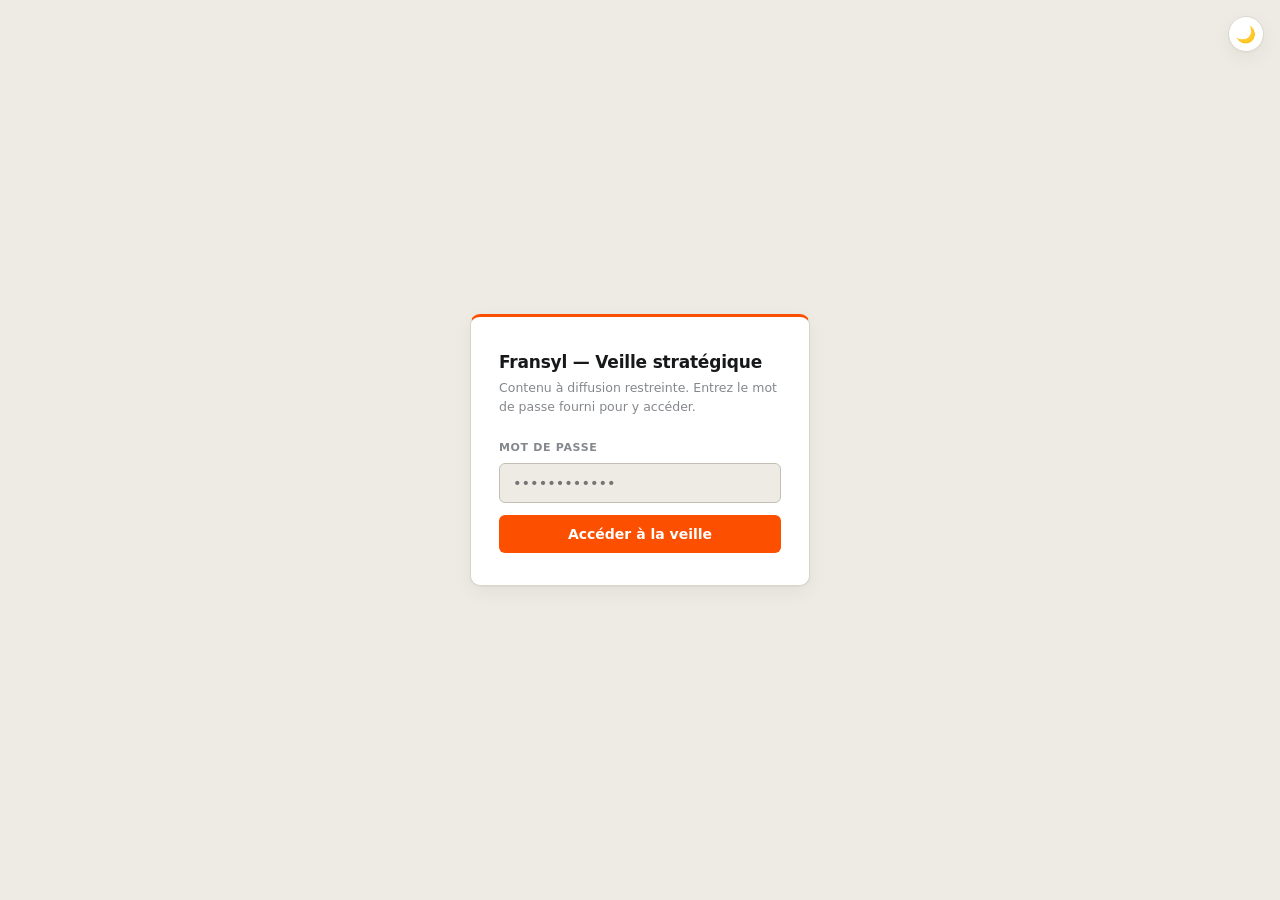
==== index.html @ c917d9ff "add: toggle clair/sombre, page méthodologie et formulaire de suggestion - theme.js partagé : bouton " ====
<!DOCTYPE html>
<html lang="fr">
<head>
<meta charset="UTF-8">
<meta name="viewport" content="width=device-width, initial-scale=1.0">
<title>Fransyl — Veille stratégique</title>
<style>
  :root{
    --paper:#EEEBE4; --surface:#FFFFFF; --ink:#16181A; --ink-mute:#5C6066; --ink-faint:#84888D;
    --line:#DAD6CC; --line-strong:#C4BFB2; --accent:#FC5000; --accent-ink:#FFFFFF;
    --font: -apple-system, BlinkMacSystemFont, 'Segoe UI', system-ui, Helvetica, Arial, sans-serif;
    --shadow: 0 1px 2px rgba(20,18,14,0.04), 0 6px 20px rgba(20,18,14,0.05);
    --axis1:#A8391D;
  }
  :root[data-theme="dark"]{
    --paper:#131417; --surface:#1D1F24; --ink:#EDEBE6; --ink-mute:#A7ABB0; --ink-faint:#787C82; --line:#2A2D33; --line-strong:#383C43; --accent:#FF6A2A; --accent-ink:#151312; --axis1:#DE8158; --shadow: 0 1px 2px rgba(0,0,0,0.3), 0 8px 24px rgba(0,0,0,0.35);
  }
  @media (prefers-color-scheme: dark){
    :root:not([data-theme="light"]){ --paper:#131417; --surface:#1D1F24; --ink:#EDEBE6; --ink-mute:#A7ABB0; --ink-faint:#787C82; --line:#2A2D33; --line-strong:#383C43; --accent:#FF6A2A; --accent-ink:#151312; --axis1:#DE8158; --shadow: 0 1px 2px rgba(0,0,0,0.3), 0 8px 24px rgba(0,0,0,0.35); }
  }
  *{ box-sizing:border-box; margin:0; padding:0; }
  body{ font-family:var(--font); background:var(--paper); color:var(--ink); line-height:1.55; }
  a{ color:inherit; }

  /* ---------- TOGGLE THÈME ---------- */
  .theme-toggle{ position:fixed; top:16px; right:16px; z-index:50; width:36px; height:36px; border-radius:50%; border:1px solid var(--line); background:var(--surface); color:var(--ink); font-size:16px; cursor:pointer; display:flex; align-items:center; justify-content:center; box-shadow:var(--shadow); }
  .theme-toggle:hover{ border-color:var(--accent); }

  /* ---------- LIENS SECONDAIRES ---------- */
  .meta-links{ display:flex; gap:16px; margin-top:20px; }
  .meta-links a{ font-size:12.5px; color:var(--ink-faint); text-decoration:none; border-bottom:1px solid var(--line-strong); }
  .meta-links a:hover{ color:var(--accent); border-color:var(--accent); }

  /* ---------- GATE (verrou d'accès côté client — ne remplace pas une vraie authentification) ---------- */
  body:not(.unlocked) .site{ display:none; }
  .gate{ min-height:100vh; display:flex; align-items:center; justify-content:center; padding:24px; }
  body.unlocked .gate{ display:none; }
  .gate-card{ width:100%; max-width:340px; background:var(--surface); border:1px solid var(--line); border-top:3px solid var(--accent); border-radius:10px; padding:32px 28px; box-shadow:var(--shadow); }
  .gate-brand{ font-size:17px; font-weight:800; color:var(--ink); letter-spacing:-0.2px; margin-bottom:2px; }
  .gate-sub{ font-size:12.5px; color:var(--ink-faint); margin-bottom:22px; }
  .gate-label{ font-size:11px; font-weight:700; letter-spacing:0.06em; text-transform:uppercase; color:var(--ink-faint); margin-bottom:7px; display:block; }
  .gate-input{ width:100%; font-family:var(--font); font-size:14.5px; padding:11px 13px; border:1px solid var(--line-strong); border-radius:6px; background:var(--paper); color:var(--ink); margin-bottom:12px; }
  .gate-input:focus{ outline:none; border-color:var(--accent); }
  .gate-btn{ width:100%; font-family:var(--font); font-size:14px; font-weight:700; padding:11px; border:none; border-radius:6px; background:var(--accent); color:var(--accent-ink); cursor:pointer; }
  .gate-error{ font-size:12.5px; color:var(--axis1); margin-top:10px; display:none; }
  .gate-error.show{ display:block; }

  /* ---------- SITE ---------- */
  .wrap{ max-width:640px; margin:0 auto; padding:60px 24px; }
  h1{ font-size:26px; font-weight:800; margin-bottom:8px; letter-spacing:-0.3px; }
  .sub{ font-size:14px; color:var(--ink-mute); margin-bottom:36px; }
  .edition{ display:block; background:var(--surface); border:1px solid var(--line); border-left:4px solid var(--accent); border-radius:8px; padding:18px 20px; margin-bottom:12px; text-decoration:none; color:inherit; }
  .edition:hover{ border-left-width:6px; }
  .edition .title{ font-weight:700; font-size:15.5px; margin-bottom:4px; }
  .edition .meta{ font-size:12.5px; color:var(--ink-mute); }
  footer{ margin-top:48px; font-size:11.5px; color:var(--ink-mute); }
</style>
<script src="/theme.js"></script>
</head>
<body>

<button class="theme-toggle" id="theme-toggle" onclick="toggleTheme()" aria-label="Basculer le mode clair/sombre" title="Mode clair / sombre">🌙</button>

<div class="gate">
  <div class="gate-card">
    <div class="gate-brand">Fransyl — Veille stratégique</div>
    <div class="gate-sub">Contenu à diffusion restreinte. Entrez le mot de passe fourni pour y accéder.</div>
    <label class="gate-label" for="gate-pw">Mot de passe</label>
    <input class="gate-input" type="password" id="gate-pw" autocomplete="off" placeholder="••••••••••••">
    <button class="gate-btn" onclick="tryUnlock()">Accéder à la veille</button>
    <div class="gate-error" id="gate-error">Mot de passe incorrect.</div>
  </div>
</div>

<div class="site">
<div class="wrap">
  <h1>Groupe Fransyl</h1>
  <div class="sub">Veille stratégique — éditions mensuelles</div>

  <a class="edition" href="/2026-08/">
    <div class="title">Édition d'août 2026</div>
    <div class="meta">Contenu couvrant juillet 2026 — 13 signaux</div>
  </a>

  <a class="edition" href="/2026-07/">
    <div class="title">Édition de juillet 2026</div>
    <div class="meta">Contenu couvrant juin 2026 — 10 signaux</div>
  </a>

  <div class="meta-links">
    <a href="/methodologie/">Méthodologie &amp; sources</a>
    <a href="/suggestion/">Proposer un ajout</a>
  </div>

  <footer>Diffusion restreinte — usage interne uniquement.</footer>
</div>
</div>

<script>
/* ---------- GATE (verrou côté client — ne remplace pas une vraie authentification) ---------- */
const GATE_HASH = "2acbddbcf4e354f7da67ffbbc3cdaacc8afc5078fc3d3088371fbc603c78f32b";
const GATE_KEY = "fransyl_veille_unlocked_2026_08";

async function sha256Hex(text){
  const buf = await crypto.subtle.digest('SHA-256', new TextEncoder().encode(text));
  return Array.from(new Uint8Array(buf)).map(b => b.toString(16).padStart(2,'0')).join('');
}

function unlock(){
  document.body.classList.add('unlocked');
}

async function tryUnlock(){
  const input = document.getElementById('gate-pw');
  const err = document.getElementById('gate-error');
  const hash = await sha256Hex(input.value);
  if(hash === GATE_HASH){
    localStorage.setItem(GATE_KEY, '1');
    err.classList.remove('show');
    unlock();
  } else {
    err.classList.add('show');
    input.value = '';
    input.focus();
  }
}

document.getElementById('gate-pw').addEventListener('keydown', e => {
  if(e.key === 'Enter') tryUnlock();
});

if(localStorage.getItem(GATE_KEY) === '1'){
  unlock();
}
</script>
</body>
</html>
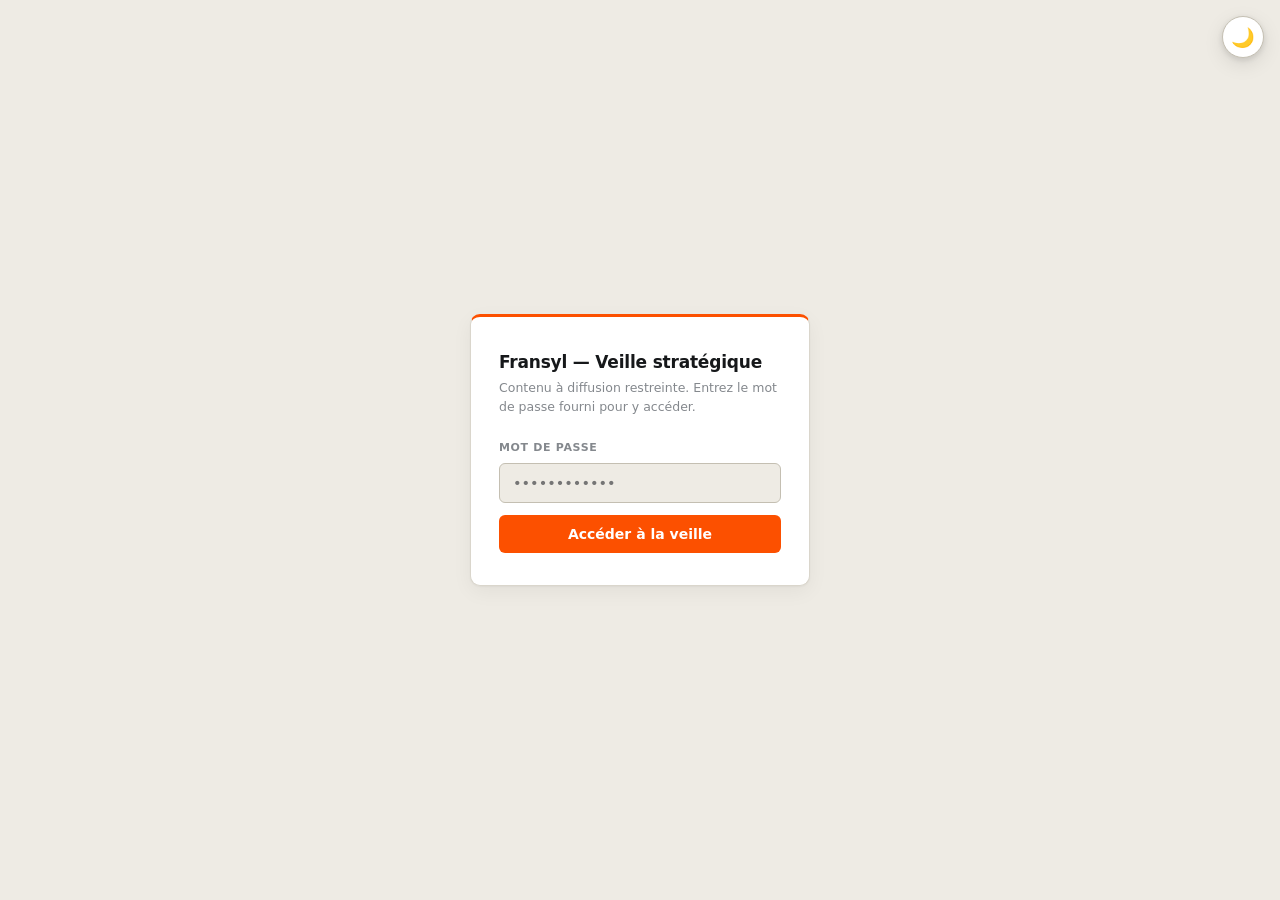
==== commit 06a5d1eb: "fix: améliore la visibilité du toggle de thème et des liens méthodologie/suggestion Les deux étaient" ====
--- a/index.html
+++ b/index.html
@@ -23,13 +23,13 @@
   a{ color:inherit; }
 
   /* ---------- TOGGLE THÈME ---------- */
-  .theme-toggle{ position:fixed; top:16px; right:16px; z-index:50; width:36px; height:36px; border-radius:50%; border:1px solid var(--line); background:var(--surface); color:var(--ink); font-size:16px; cursor:pointer; display:flex; align-items:center; justify-content:center; box-shadow:var(--shadow); }
-  .theme-toggle:hover{ border-color:var(--accent); }
+  .theme-toggle{ position:fixed; top:16px; right:16px; z-index:50; width:42px; height:42px; border-radius:50%; border:1.5px solid var(--line-strong); background:var(--surface); color:var(--ink); font-size:19px; cursor:pointer; display:flex; align-items:center; justify-content:center; box-shadow:0 2px 6px rgba(20,18,14,0.12), 0 6px 20px rgba(20,18,14,0.10); }
+  .theme-toggle:hover{ border-color:var(--accent); transform:scale(1.05); }
 
   /* ---------- LIENS SECONDAIRES ---------- */
-  .meta-links{ display:flex; gap:16px; margin-top:20px; }
-  .meta-links a{ font-size:12.5px; color:var(--ink-faint); text-decoration:none; border-bottom:1px solid var(--line-strong); }
-  .meta-links a:hover{ color:var(--accent); border-color:var(--accent); }
+  .util-nav{ display:flex; flex-wrap:wrap; gap:10px; margin-top:18px; margin-bottom:36px; }
+  .util-nav a{ font-size:13px; font-weight:700; color:var(--ink); text-decoration:none; padding:9px 16px; border:1.5px solid var(--line-strong); border-radius:999px; background:var(--surface); box-shadow:var(--shadow); transition:border-color .15s, color .15s, transform .15s; }
+  .util-nav a:hover{ border-color:var(--accent); color:var(--accent); transform:translateY(-1px); }
 
   /* ---------- GATE (verrou d'accès côté client — ne remplace pas une vraie authentification) ---------- */
   body:not(.unlocked) .site{ display:none; }
@@ -77,6 +77,11 @@
   <h1>Groupe Fransyl</h1>
   <div class="sub">Veille stratégique — éditions mensuelles</div>
 
+  <div class="util-nav">
+    <a href="/methodologie/">📋 Méthodologie &amp; sources</a>
+    <a href="/suggestion/">💡 Proposer un ajout</a>
+  </div>
+
   <a class="edition" href="/2026-08/">
     <div class="title">Édition d'août 2026</div>
     <div class="meta">Contenu couvrant juillet 2026 — 13 signaux</div>
@@ -86,11 +91,6 @@
     <div class="title">Édition de juillet 2026</div>
     <div class="meta">Contenu couvrant juin 2026 — 10 signaux</div>
   </a>
-
-  <div class="meta-links">
-    <a href="/methodologie/">Méthodologie &amp; sources</a>
-    <a href="/suggestion/">Proposer un ajout</a>
-  </div>
 
   <footer>Diffusion restreinte — usage interne uniquement.</footer>
 </div>
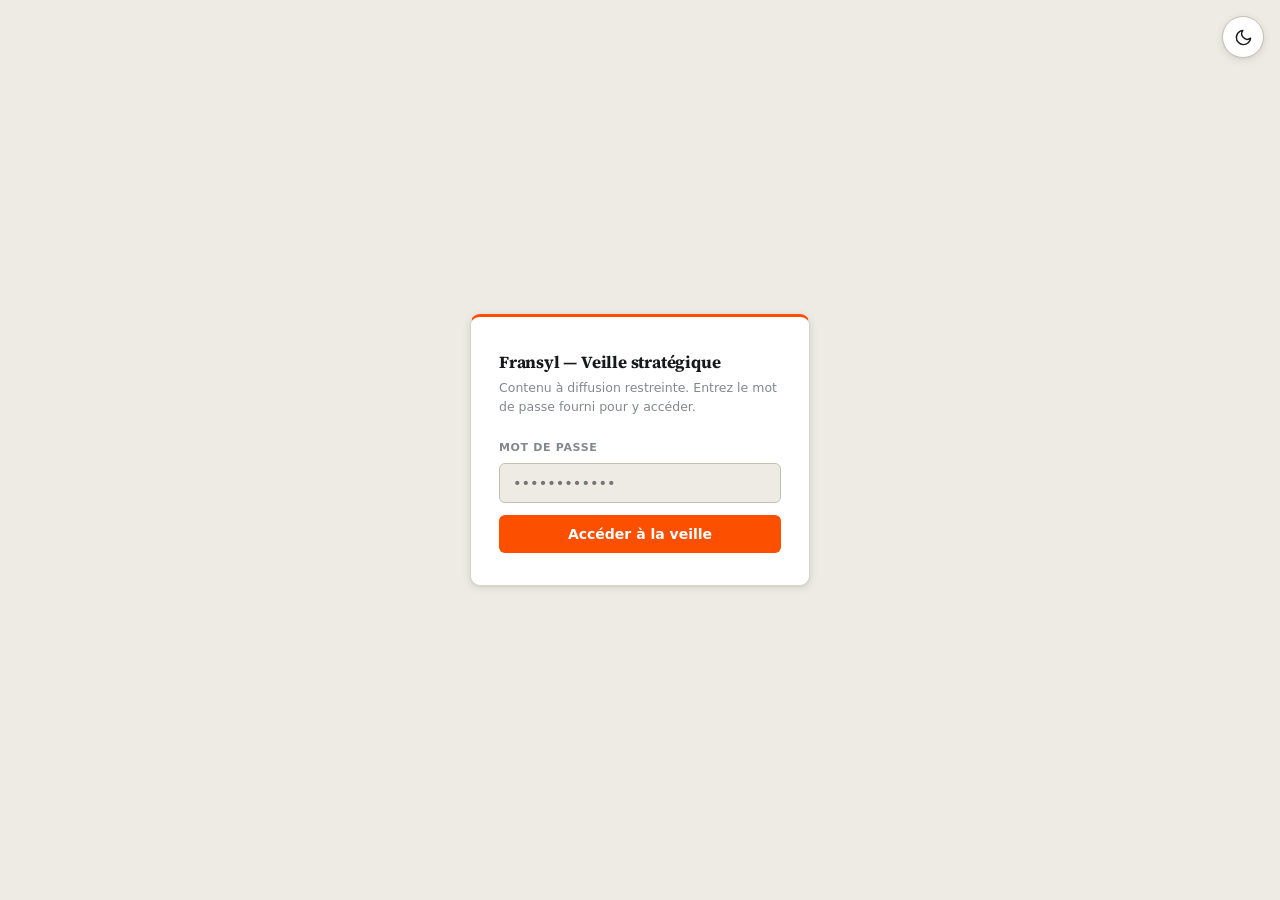
==== commit bbf392a7: "Refonte visuelle : identité éditoriale plutôt que gabarit générique Corrige la perception "généré pa" ====
--- a/index.html
+++ b/index.html
@@ -4,62 +4,38 @@
 <meta charset="UTF-8">
 <meta name="viewport" content="width=device-width, initial-scale=1.0">
 <title>Fransyl — Veille stratégique</title>
-<style>
-  :root{
-    --paper:#EEEBE4; --surface:#FFFFFF; --ink:#16181A; --ink-mute:#5C6066; --ink-faint:#84888D;
-    --line:#DAD6CC; --line-strong:#C4BFB2; --accent:#FC5000; --accent-ink:#FFFFFF;
-    --font: -apple-system, BlinkMacSystemFont, 'Segoe UI', system-ui, Helvetica, Arial, sans-serif;
-    --shadow: 0 1px 2px rgba(20,18,14,0.04), 0 6px 20px rgba(20,18,14,0.05);
-    --axis1:#A8391D;
-  }
-  :root[data-theme="dark"]{
-    --paper:#131417; --surface:#1D1F24; --ink:#EDEBE6; --ink-mute:#A7ABB0; --ink-faint:#787C82; --line:#2A2D33; --line-strong:#383C43; --accent:#FF6A2A; --accent-ink:#151312; --axis1:#DE8158; --shadow: 0 1px 2px rgba(0,0,0,0.3), 0 8px 24px rgba(0,0,0,0.35);
-  }
-  @media (prefers-color-scheme: dark){
-    :root:not([data-theme="light"]){ --paper:#131417; --surface:#1D1F24; --ink:#EDEBE6; --ink-mute:#A7ABB0; --ink-faint:#787C82; --line:#2A2D33; --line-strong:#383C43; --accent:#FF6A2A; --accent-ink:#151312; --axis1:#DE8158; --shadow: 0 1px 2px rgba(0,0,0,0.3), 0 8px 24px rgba(0,0,0,0.35); }
-  }
-  *{ box-sizing:border-box; margin:0; padding:0; }
-  body{ font-family:var(--font); background:var(--paper); color:var(--ink); line-height:1.55; }
-  a{ color:inherit; }
-
-  /* ---------- TOGGLE THÈME ---------- */
-  .theme-toggle{ position:fixed; top:16px; right:16px; z-index:50; width:42px; height:42px; border-radius:50%; border:1.5px solid var(--line-strong); background:var(--surface); color:var(--ink); font-size:19px; cursor:pointer; display:flex; align-items:center; justify-content:center; box-shadow:0 2px 6px rgba(20,18,14,0.12), 0 6px 20px rgba(20,18,14,0.10); }
-  .theme-toggle:hover{ border-color:var(--accent); transform:scale(1.05); }
-
-  /* ---------- LIENS SECONDAIRES ---------- */
-  .util-nav{ display:flex; flex-wrap:wrap; gap:10px; margin-top:18px; margin-bottom:36px; }
-  .util-nav a{ font-size:13px; font-weight:700; color:var(--ink); text-decoration:none; padding:9px 16px; border:1.5px solid var(--line-strong); border-radius:999px; background:var(--surface); box-shadow:var(--shadow); transition:border-color .15s, color .15s, transform .15s; }
-  .util-nav a:hover{ border-color:var(--accent); color:var(--accent); transform:translateY(-1px); }
-
-  /* ---------- GATE (verrou d'accès côté client — ne remplace pas une vraie authentification) ---------- */
-  body:not(.unlocked) .site{ display:none; }
-  .gate{ min-height:100vh; display:flex; align-items:center; justify-content:center; padding:24px; }
-  body.unlocked .gate{ display:none; }
-  .gate-card{ width:100%; max-width:340px; background:var(--surface); border:1px solid var(--line); border-top:3px solid var(--accent); border-radius:10px; padding:32px 28px; box-shadow:var(--shadow); }
-  .gate-brand{ font-size:17px; font-weight:800; color:var(--ink); letter-spacing:-0.2px; margin-bottom:2px; }
-  .gate-sub{ font-size:12.5px; color:var(--ink-faint); margin-bottom:22px; }
-  .gate-label{ font-size:11px; font-weight:700; letter-spacing:0.06em; text-transform:uppercase; color:var(--ink-faint); margin-bottom:7px; display:block; }
-  .gate-input{ width:100%; font-family:var(--font); font-size:14.5px; padding:11px 13px; border:1px solid var(--line-strong); border-radius:6px; background:var(--paper); color:var(--ink); margin-bottom:12px; }
-  .gate-input:focus{ outline:none; border-color:var(--accent); }
-  .gate-btn{ width:100%; font-family:var(--font); font-size:14px; font-weight:700; padding:11px; border:none; border-radius:6px; background:var(--accent); color:var(--accent-ink); cursor:pointer; }
-  .gate-error{ font-size:12.5px; color:var(--axis1); margin-top:10px; display:none; }
-  .gate-error.show{ display:block; }
-
-  /* ---------- SITE ---------- */
-  .wrap{ max-width:640px; margin:0 auto; padding:60px 24px; }
-  h1{ font-size:26px; font-weight:800; margin-bottom:8px; letter-spacing:-0.3px; }
-  .sub{ font-size:14px; color:var(--ink-mute); margin-bottom:36px; }
-  .edition{ display:block; background:var(--surface); border:1px solid var(--line); border-left:4px solid var(--accent); border-radius:8px; padding:18px 20px; margin-bottom:12px; text-decoration:none; color:inherit; }
-  .edition:hover{ border-left-width:6px; }
-  .edition .title{ font-weight:700; font-size:15.5px; margin-bottom:4px; }
-  .edition .meta{ font-size:12.5px; color:var(--ink-mute); }
-  footer{ margin-top:48px; font-size:11.5px; color:var(--ink-mute); }
-</style>
+<link rel="preconnect" href="https://fonts.googleapis.com">
+<link rel="preconnect" href="https://fonts.gstatic.com" crossorigin>
+<link href="https://fonts.googleapis.com/css2?family=Source+Serif+4:opsz,wght@8..60,600;8..60,700&display=swap" rel="stylesheet">
+<link rel="stylesheet" href="/styles.css">
 <script src="/theme.js"></script>
 </head>
-<body>
+<body class="page-home">
 
-<button class="theme-toggle" id="theme-toggle" onclick="toggleTheme()" aria-label="Basculer le mode clair/sombre" title="Mode clair / sombre">🌙</button>
+<svg style="display:none" aria-hidden="true">
+  <symbol id="icon-sun" viewBox="0 0 24 24" fill="none" stroke="currentColor" stroke-width="1.8" stroke-linecap="round" stroke-linejoin="round">
+    <circle cx="12" cy="12" r="4"/><line x1="12" y1="2" x2="12" y2="4"/><line x1="12" y1="20" x2="12" y2="22"/>
+    <line x1="4.22" y1="4.22" x2="5.64" y2="5.64"/><line x1="18.36" y1="18.36" x2="19.78" y2="19.78"/>
+    <line x1="2" y1="12" x2="4" y2="12"/><line x1="20" y1="12" x2="22" y2="12"/>
+    <line x1="4.22" y1="19.78" x2="5.64" y2="18.36"/><line x1="18.36" y1="5.64" x2="19.78" y2="4.22"/>
+  </symbol>
+  <symbol id="icon-moon" viewBox="0 0 24 24" fill="none" stroke="currentColor" stroke-width="1.8" stroke-linecap="round" stroke-linejoin="round">
+    <path d="M21 12.8A9 9 0 1 1 11.2 3 7 7 0 0 0 21 12.8z"/>
+  </symbol>
+  <symbol id="icon-doc" viewBox="0 0 24 24" fill="none" stroke="currentColor" stroke-width="1.7" stroke-linecap="round" stroke-linejoin="round">
+    <path d="M14 2H6a2 2 0 0 0-2 2v16a2 2 0 0 0 2 2h12a2 2 0 0 0 2-2V8z"/>
+    <polyline points="14 2 14 8 20 8"/><line x1="8" y1="13" x2="16" y2="13"/><line x1="8" y1="17" x2="16" y2="17"/><line x1="8" y1="9" x2="10" y2="9"/>
+  </symbol>
+  <symbol id="icon-bulb" viewBox="0 0 24 24" fill="none" stroke="currentColor" stroke-width="1.7" stroke-linecap="round" stroke-linejoin="round">
+    <path d="M9 18h6"/><path d="M10 22h4"/>
+    <path d="M12 2a7 7 0 0 0-4 12.7c.6.5 1 1.3 1 2.1V18h6v-1.2c0-.8.4-1.6 1-2.1A7 7 0 0 0 12 2z"/>
+  </symbol>
+</svg>
+
+<button class="theme-toggle" id="theme-toggle" onclick="toggleTheme()" aria-label="Basculer le mode clair/sombre" title="Mode clair / sombre">
+  <svg class="icon icon-sun"><use href="#icon-sun"/></svg>
+  <svg class="icon icon-moon"><use href="#icon-moon"/></svg>
+</button>
 
 <div class="gate">
   <div class="gate-card">
@@ -78,8 +54,8 @@
   <div class="sub">Veille stratégique — éditions mensuelles</div>
 
   <div class="util-nav">
-    <a href="/methodologie/">📋 Méthodologie &amp; sources</a>
-    <a href="/suggestion/">💡 Proposer un ajout</a>
+    <a class="nav-chip" href="/methodologie/"><svg class="icon"><use href="#icon-doc"/></svg>Méthodologie &amp; sources</a>
+    <a class="nav-chip" href="/suggestion/"><svg class="icon"><use href="#icon-bulb"/></svg>Proposer un ajout</a>
   </div>
 
   <a class="edition" href="/2026-08/">
--- a/styles.css
+++ b/styles.css
@@ -0,0 +1,342 @@
+/* Fransyl — Veille stratégique : feuille de style partagée
+   Source de vérité unique pour les tokens (couleurs, élévation, rayons, typographie)
+   et les composants communs aux 4 pages du site (accueil, édition, méthodologie,
+   suggestion). Les pages ne portent plus de <style> dupliqué — seules des règles
+   de mise en page strictement propres à une page vivent ici sous body.page-*.
+   Voir /home/user/veille/format-bulletin.md pour le gabarit de génération des
+   futures éditions (doit rester aligné sur ce fichier). */
+
+:root{
+  --paper:#EEEBE4; --surface:#F8F6F2; --surface2:#FFFFFF;
+  --ink:#16181A; --ink-mute:#4B4E52; --ink-faint:#84888D;
+  --line:#DAD6CC; --line-strong:#C4BFB2;
+  --accent:#FC5000; --accent-ink:#FFFFFF;
+  --blue:#1C4A63;
+  --axis1:#A8391D; --axis1-bg:#F7ECE8;
+  --axis2:#1C4A63; --axis2-bg:#EAF0F3;
+  --axis3:#3C6B4A; --axis3-bg:#EBF2EC;
+  --watch:#8A5D0F;
+  --opp:#2F5A3C; --opp-bg:#EBF2EC;
+  --risk:#96331A; --risk-bg:#F7ECE8;
+
+  /* Échelle d'élévation — --elev-0 (aucune ombre) est le défaut pour tout contenu
+     répété en liste (cartes de signal/rapport/événement/édition). Réserver
+     --elev-2 au chrome flottant (bouton thème, portail) et à la bande de
+     synthèse, seule surface censée dominer visuellement la page. */
+  --elev-0: none;
+  --elev-1: 0 1px 2px rgba(20,18,14,.06);
+  --elev-2: 0 2px 8px rgba(20,18,14,.10), 0 1px 2px rgba(20,18,14,.06);
+
+  --radius-sm: 6px;
+  --radius-md: 10px;
+
+  --font: -apple-system, BlinkMacSystemFont, "Segoe UI", system-ui, Roboto, Helvetica, Arial, sans-serif;
+  --font-display: "Source Serif 4", Georgia, "Times New Roman", serif;
+
+  --fs-micro:11px; --fs-small:12.5px; --fs-body:14px; --fs-base:15px;
+  --fs-lg:16.5px; --fs-xl:19px; --fs-2xl:23px; --fs-3xl:28px; --fs-display:34px;
+}
+:root[data-theme="dark"]{
+  --paper:#131417; --surface:#191B1F; --surface2:#1D1F24;
+  --ink:#EDEBE6; --ink-mute:#B3B7BC; --ink-faint:#787C82;
+  --line:#2A2D33; --line-strong:#383C43;
+  --accent:#FF6A2A; --accent-ink:#151312;
+  --blue:#6FAAD0;
+  --axis1:#DE8158; --axis1-bg:#241A16;
+  --axis2:#6FAAD0; --axis2-bg:#161E22;
+  --axis3:#7CB58C; --axis3-bg:#181F1A;
+  --watch:#E0B15A;
+  --opp:#7CB58C; --opp-bg:#181F1A;
+  --risk:#DE8158; --risk-bg:#241A16;
+  --elev-1: 0 1px 2px rgba(0,0,0,.35);
+  --elev-2: 0 2px 10px rgba(0,0,0,.4), 0 1px 3px rgba(0,0,0,.3);
+}
+@media (prefers-color-scheme: dark){
+  :root:not([data-theme="light"]){
+    --paper:#131417; --surface:#191B1F; --surface2:#1D1F24;
+    --ink:#EDEBE6; --ink-mute:#B3B7BC; --ink-faint:#787C82;
+    --line:#2A2D33; --line-strong:#383C43;
+    --accent:#FF6A2A; --accent-ink:#151312;
+    --blue:#6FAAD0;
+    --axis1:#DE8158; --axis1-bg:#241A16;
+    --axis2:#6FAAD0; --axis2-bg:#161E22;
+    --axis3:#7CB58C; --axis3-bg:#181F1A;
+    --watch:#E0B15A;
+    --opp:#7CB58C; --opp-bg:#181F1A;
+    --risk:#DE8158; --risk-bg:#241A16;
+    --elev-1: 0 1px 2px rgba(0,0,0,.35);
+    --elev-2: 0 2px 10px rgba(0,0,0,.4), 0 1px 3px rgba(0,0,0,.3);
+  }
+}
+
+/* ---------- RESET & BASE ---------- */
+*{ box-sizing:border-box; margin:0; padding:0; }
+body{ font-family:var(--font); background:var(--paper); color:var(--ink); line-height:1.55; font-size:var(--fs-base); }
+a{ color:inherit; }
+::selection{ background:var(--accent); color:var(--accent-ink); }
+.num{ font-variant-numeric:tabular-nums; }
+
+/* ---------- TYPOGRAPHIE ÉDITORIALE ---------- */
+/* Une seule police serif pour les titres/headlines (ton "briefing exécutif"),
+   police système partout ailleurs (UI, métadonnées, corps de texte). */
+h1, .tb-title, .rail-wordmark, .card-title, .briefing-title, .edition .title{
+  font-family:var(--font-display);
+  font-weight:700;
+  letter-spacing:-0.2px;
+}
+h1{ font-size:var(--fs-3xl); margin-bottom:8px; }
+.sub{ font-size:var(--fs-body); color:var(--ink-mute); margin-bottom:36px; }
+
+/* ---------- ICÔNES SVG ---------- */
+.icon{ width:18px; height:18px; vertical-align:-4px; flex-shrink:0; }
+.icon-sm{ width:12px; height:12px; vertical-align:-1px; margin-left:3px; }
+
+/* ---------- TOGGLE THÈME ---------- */
+.theme-toggle{ position:fixed; top:16px; right:16px; z-index:60; width:42px; height:42px; border-radius:50%; border:1.5px solid var(--line-strong); background:var(--surface2); color:var(--ink); cursor:pointer; display:flex; align-items:center; justify-content:center; box-shadow:var(--elev-2); }
+.theme-toggle:hover{ border-color:var(--accent); transform:scale(1.05); }
+.theme-toggle .icon{ width:19px; height:19px; vertical-align:0; margin:0; }
+.theme-toggle .icon-sun{ display:none; }
+.theme-toggle .icon-moon{ display:block; }
+.theme-toggle.is-dark .icon-sun{ display:block; }
+.theme-toggle.is-dark .icon-moon{ display:none; }
+
+/* ---------- LIENS SECONDAIRES (nav-chip : unifie util-nav / rail-links) ---------- */
+.util-nav{ display:flex; flex-wrap:wrap; gap:10px; margin:18px 0 36px; }
+.rail-links{ padding:16px 22px 18px; display:flex; flex-direction:column; gap:8px; }
+.nav-chip{ display:inline-flex; align-items:center; gap:8px; font-family:var(--font); font-size:var(--fs-small); font-weight:700; color:var(--ink); text-decoration:none; padding:9px 14px; border:1.5px solid var(--line-strong); border-radius:var(--radius-sm); background:var(--surface2); transition:border-color .15s, color .15s; }
+.nav-chip:hover{ border-color:var(--accent); color:var(--accent); }
+.rail-links .nav-chip{ justify-content:center; }
+
+.back-link{ display:inline-block; font-size:var(--fs-small); color:var(--ink-faint); text-decoration:none; border-bottom:1px solid var(--line-strong); }
+.back-link:hover{ color:var(--accent); border-color:var(--accent); }
+.back-link .icon-sm{ margin-left:0; margin-right:3px; }
+
+/* ---------- BOUTONS ---------- */
+.btn{ display:block; width:100%; text-align:center; font-family:var(--font); font-size:var(--fs-body); font-weight:700; padding:12px; border:none; border-radius:var(--radius-sm); cursor:pointer; text-decoration:none; }
+.btn-primary{ background:var(--accent); color:var(--accent-ink); }
+
+/* ---------- GATE (verrou d'accès côté client — ne remplace pas une vraie authentification) ---------- */
+body:not(.unlocked) .site{ display:none; }
+.gate{ min-height:100vh; display:flex; align-items:center; justify-content:center; padding:24px; }
+body.unlocked .gate{ display:none; }
+.gate-card{ width:100%; max-width:340px; background:var(--surface2); border:1px solid var(--line); border-top:3px solid var(--accent); border-radius:var(--radius-md); padding:32px 28px; box-shadow:var(--elev-2); }
+.gate-brand{ font-family:var(--font-display); font-size:17px; font-weight:700; color:var(--ink); letter-spacing:-0.2px; margin-bottom:2px; }
+.gate-sub{ font-size:var(--fs-small); color:var(--ink-faint); margin-bottom:22px; }
+.gate-label{ font-size:var(--fs-micro); font-weight:700; letter-spacing:0.06em; text-transform:uppercase; color:var(--ink-faint); margin-bottom:7px; display:block; }
+.gate-input{ width:100%; font-family:var(--font); font-size:14.5px; padding:11px 13px; border:1px solid var(--line-strong); border-radius:var(--radius-sm); background:var(--paper); color:var(--ink); margin-bottom:12px; }
+.gate-input:focus{ outline:none; border-color:var(--accent); }
+.gate-btn{ width:100%; font-family:var(--font); font-size:var(--fs-body); font-weight:700; padding:11px; border:none; border-radius:var(--radius-sm); background:var(--accent); color:var(--accent-ink); cursor:pointer; }
+.gate-error{ font-size:var(--fs-small); color:var(--axis1); margin-top:10px; display:none; }
+.gate-error.show{ display:block; }
+
+/* ---------- ÉDITIONS (liste, page d'accueil) ---------- */
+.edition{ display:block; background:var(--surface); border:1px solid var(--line); border-left:4px solid var(--accent); border-radius:var(--radius-md); padding:18px 20px; margin-bottom:12px; text-decoration:none; color:inherit; box-shadow:var(--elev-0); }
+.edition:hover{ border-left-width:6px; }
+.edition .title{ font-size:var(--fs-lg); margin-bottom:4px; }
+.edition .meta{ font-size:var(--fs-small); color:var(--ink-mute); }
+
+footer{ margin-top:48px; font-size:var(--fs-micro); color:var(--ink-mute); }
+
+/* ---------- BANDE DE SYNTHÈSE (briefing — exécutif, seule surface à --elev-2) ---------- */
+.briefing{ background:var(--surface2); border:1px solid var(--line); border-top:3px solid var(--accent); border-radius:var(--radius-md); box-shadow:var(--elev-2); margin-bottom:32px; overflow:hidden; }
+.briefing-head{ display:flex; align-items:center; gap:10px; padding:16px 22px; border-bottom:1px solid var(--line); }
+.briefing-eyebrow{ font-size:var(--fs-micro); font-weight:700; letter-spacing:0.08em; text-transform:uppercase; color:var(--watch); }
+.briefing-title{ font-size:var(--fs-lg); }
+.briefing-radar{ padding:18px 22px; border-bottom:1px solid var(--line); }
+.bc-h{ font-size:12px; font-weight:700; letter-spacing:0.03em; margin-bottom:12px; }
+.bc-h.radar{ color:var(--watch); }
+.bc-h.opp{ color:var(--opp); }
+.bc-h.risk{ color:var(--risk); }
+
+.watch-grid{ display:grid; grid-template-columns:1fr 1fr; gap:0 24px; }
+.watch-item{ padding:8px 0; border-top:1px solid var(--line); font-size:var(--fs-body); line-height:1.5; }
+.watch-item:nth-child(-n+2){ border-top:none; padding-top:0; }
+.watch-item b{ display:block; color:var(--ink); font-weight:600; margin-bottom:2px; }
+.watch-item span{ color:var(--ink-mute); }
+
+.briefing-oprisk{ display:grid; grid-template-columns:1fr 1fr; }
+.briefing-col{ padding:18px 22px; border-left:1px solid var(--line); }
+.briefing-col:first-child{ border-left:none; }
+
+/* Filet gauche coloré plutôt qu'un fond teinté plein ("boîte d'alerte") — garde le
+   code couleur sémantique (opportunité/risque) sans l'effet dashboard générique. */
+.op-text, .risk-text{ font-size:var(--fs-small); line-height:1.55; color:var(--ink-mute); padding:1px 0 1px 12px; border-left:2px solid; margin-bottom:10px; }
+.op-text:last-child, .risk-text:last-child{ margin-bottom:0; }
+.op-text{ border-left-color:var(--opp); }
+.risk-text{ border-left-color:var(--risk); }
+.op-text b, .risk-text b{ color:var(--ink); font-weight:700; }
+
+/* ---------- FEED (cartes de signal) ---------- */
+.feed-head{ display:flex; align-items:baseline; justify-content:space-between; margin-bottom:14px; }
+.feed-h{ font-size:12px; font-weight:700; letter-spacing:0.06em; text-transform:uppercase; color:var(--ink-faint); }
+.geo-divider{ font-size:var(--fs-small); font-weight:700; letter-spacing:0.08em; text-transform:uppercase; color:var(--ink-faint); margin:24px 0 12px; border-top:1px solid var(--line); padding-top:14px; }
+.geo-divider:first-child{ margin-top:0; border-top:none; padding-top:0; }
+
+.card{ background:var(--surface2); border:1px solid var(--line); border-left-width:4px; border-radius:var(--radius-md); margin-bottom:14px; box-shadow:var(--elev-0); overflow:hidden; }
+.card[data-axe="1"]{ border-left-color:var(--axis1); }
+.card[data-axe="2"]{ border-left-color:var(--axis2); }
+.card[data-axe="3"]{ border-left-color:var(--axis3); }
+
+.card-head{ padding:18px 22px 15px; }
+.card-meta{ display:flex; align-items:center; justify-content:space-between; gap:12px; margin-bottom:11px; flex-wrap:nowrap; }
+.card-meta-left{ display:flex; align-items:center; gap:10px; min-width:0; flex-wrap:nowrap; }
+.tag{ font-size:var(--fs-micro); font-weight:700; letter-spacing:0.03em; padding:2px 9px; border-radius:var(--radius-sm); white-space:nowrap; flex-shrink:0; }
+.card[data-axe="1"] .tag{ color:var(--axis1); background:var(--axis1-bg); }
+.card[data-axe="2"] .tag{ color:var(--axis2); background:var(--axis2-bg); }
+.card[data-axe="3"] .tag{ color:var(--axis3); background:var(--axis3-bg); }
+.geo-badge{ font-size:var(--fs-micro); color:var(--ink-faint); white-space:nowrap; overflow:hidden; text-overflow:ellipsis; }
+.card-date{ font-size:var(--fs-small); color:var(--ink-faint); flex-shrink:0; white-space:nowrap; }
+
+.card-title{ font-size:var(--fs-xl); line-height:1.35; margin-bottom:9px; text-wrap:balance; }
+.card-summary{ font-size:var(--fs-body); color:var(--ink-mute); line-height:1.62; margin-bottom:10px; }
+.card-src a{ font-size:var(--fs-small); text-decoration:none; color:var(--ink-faint); border-bottom:1px solid var(--line-strong); display:inline-flex; align-items:center; }
+.card-src a:hover{ color:var(--accent); border-color:var(--accent); }
+
+.card-insight{ display:flex; gap:13px; padding:15px 22px; border-top:1px solid var(--line); }
+.card[data-axe="1"] .card-insight{ background:var(--axis1-bg); }
+.card[data-axe="2"] .card-insight{ background:var(--axis2-bg); }
+.card[data-axe="3"] .card-insight{ background:var(--axis3-bg); }
+.ins-body{ flex:1; min-width:0; }
+.ins-label{ font-size:var(--fs-micro); font-weight:700; letter-spacing:0.06em; text-transform:uppercase; margin-bottom:5px; }
+.card[data-axe="1"] .ins-label{ color:var(--axis1); }
+.card[data-axe="2"] .ins-label{ color:var(--axis2); }
+.card[data-axe="3"] .ins-label{ color:var(--axis3); }
+.ins-text{ font-size:13.5px; color:var(--ink); line-height:1.6; }
+
+.empty{ padding:60px 0; text-align:center; color:var(--ink-faint); font-size:var(--fs-body); }
+
+/* ---------- SIDE (rapports & études / événements — liste de lecture, pas des cartes) ---------- */
+.side{ width:clamp(280px, 26vw, 400px); flex-shrink:0; background:var(--surface); border:1px solid var(--line); border-radius:var(--radius-md); box-shadow:var(--elev-0); padding:22px 20px 26px; }
+.side-title{ font-size:13.5px; font-weight:800; color:var(--ink); letter-spacing:-0.1px; margin-bottom:6px; }
+.side-geo-label{ font-size:var(--fs-micro); font-weight:700; letter-spacing:0.06em; text-transform:uppercase; color:var(--ink-faint); margin:20px 0 10px; }
+.side-geo-label:first-of-type{ margin-top:18px; }
+
+/* Pas de bordure/ombre de carte ici — un simple filet horizontal entre entrées,
+   façon liste de lecture/citations plutôt que pile de mini-cartes. */
+.report-card, .event-card{ padding:13px 0; border-top:1px solid var(--line); }
+.report-meta, .event-meta{ display:flex; align-items:baseline; justify-content:space-between; gap:8px; margin-bottom:7px; flex-wrap:wrap; }
+.report-org{ font-size:var(--fs-micro); font-weight:700; color:var(--blue); }
+.event-org{ font-size:var(--fs-micro); font-weight:700; color:var(--axis3); }
+.report-country, .event-date{ font-size:10.5px; color:var(--ink-faint); white-space:nowrap; }
+.report-freq, .event-freq{ font-size:10px; color:var(--ink-faint); font-style:italic; margin-bottom:6px; }
+.report-title, .event-title{ font-size:var(--fs-small); font-weight:700; color:var(--ink); line-height:1.35; margin-bottom:6px; }
+.report-summary, .event-summary{ font-size:11.5px; color:var(--ink-mute); line-height:1.5; margin-bottom:8px; }
+.report-insight{ border-left:2px solid var(--accent); padding-left:9px; font-size:var(--fs-micro); color:var(--ink); line-height:1.5; margin-bottom:8px; }
+.report-insight b{ color:var(--accent); font-weight:700; }
+.report-src, .event-src{ font-size:10.5px; }
+.report-src a, .event-src a{ color:var(--ink-faint); text-decoration:none; border-bottom:1px solid var(--line-strong); display:inline-flex; align-items:center; }
+.report-src a:hover{ color:var(--accent); border-color:var(--accent); }
+.event-src a:hover{ color:var(--axis3); border-color:var(--axis3); }
+.events-empty{ font-size:var(--fs-small); color:var(--ink-faint); font-style:italic; padding:4px 0; }
+
+/* ---------- RAIL (navigation édition) ---------- */
+.layout{ display:flex; min-height:100vh; }
+.rail{ width:236px; flex-shrink:0; background:var(--surface); border-right:1px solid var(--line); padding:28px 0 24px; position:sticky; top:0; height:100vh; overflow-y:auto; display:flex; flex-direction:column; }
+.rail-brand{ padding:0 22px 20px; border-bottom:1px solid var(--line); }
+.rail-wordmark{ font-size:20px; }
+.rail-sub{ font-size:12px; color:var(--ink-faint); margin-top:5px; }
+.rail-brand .back-link{ display:inline-block; margin-top:10px; }
+
+.rail-label{ font-size:var(--fs-micro); font-weight:700; color:var(--ink-faint); letter-spacing:0.08em; text-transform:uppercase; padding:22px 22px 10px; }
+
+.axis-row{ display:flex; align-items:center; gap:11px; padding:11px 22px; cursor:pointer; user-select:none; border-left:3px solid transparent; transition:background .15s, border-color .15s; }
+.axis-row:hover{ background:rgba(0,0,0,0.03); }
+.axis-row .swatch{ width:9px; height:9px; flex-shrink:0; border-radius:2px; }
+.axis-row .lbl{ font-size:14px; color:var(--ink-mute); flex:1; }
+.axis-row .cnt{ font-size:13px; color:var(--ink-faint); font-weight:600; }
+.axis-row.active{ background:var(--surface2); border-left-color:var(--accent); box-shadow: inset 0 1px 0 var(--line), inset 0 -1px 0 var(--line); }
+.axis-row.active .lbl{ color:var(--ink); font-weight:700; }
+.axis-row.active .cnt{ color:var(--accent); }
+.axis-row[data-axe="1"] .swatch{ background:var(--axis1); }
+.axis-row[data-axe="2"] .swatch{ background:var(--axis2); }
+.axis-row[data-axe="3"] .swatch{ background:var(--axis3); }
+.axis-row[data-axe="all"] .swatch{ background:var(--ink-faint); }
+
+.rail-geo{ margin-top:auto; padding-top:8px; border-top:1px solid var(--line); }
+.geo-row{ display:flex; align-items:center; gap:11px; padding:11px 22px; cursor:pointer; user-select:none; border-left:3px solid transparent; transition:background .15s, border-color .15s; }
+.geo-row:hover{ background:rgba(0,0,0,0.03); }
+.geo-row .swatch{ width:9px; height:9px; flex-shrink:0; border-radius:2px; background:var(--blue); }
+.geo-row .lbl{ font-size:14px; color:var(--ink-mute); flex:1; white-space:nowrap; overflow:hidden; text-overflow:ellipsis; }
+.geo-row .cnt{ font-size:13px; color:var(--ink-faint); font-weight:600; flex-shrink:0; }
+.geo-row.active{ background:var(--surface2); border-left-color:var(--blue); box-shadow: inset 0 1px 0 var(--line), inset 0 -1px 0 var(--line); }
+.geo-row.active .lbl{ color:var(--ink); font-weight:700; }
+.geo-row.active .cnt{ color:var(--blue); }
+
+/* ---------- MAIN (titleblock) ---------- */
+.main{ flex:1; min-width:0; display:flex; flex-direction:column; }
+.titleblock{ background:var(--surface2); border-bottom:2px solid var(--accent); padding:30px 40px 22px; position:sticky; top:0; z-index:10; }
+.tb-top{ display:flex; align-items:baseline; justify-content:space-between; gap:16px; flex-wrap:wrap; }
+.tb-title{ font-size:var(--fs-2xl); letter-spacing:-0.2px; text-wrap:balance; }
+.tb-meta{ font-size:var(--fs-small); color:var(--ink-faint); }
+.tb-meta b.num{ color:var(--ink-mute); font-weight:700; }
+.tb-period{ font-size:13px; color:var(--ink-mute); margin-top:8px; }
+
+.content-row{ display:flex; align-items:flex-start; gap:32px; padding:26px 40px 44px; }
+.content{ max-width:760px; flex:1 1 auto; min-width:0; }
+
+/* ---------- MÉTHODOLOGIE ---------- */
+.wrap{ max-width:640px; margin:0 auto; padding:60px 24px; }
+body.page-methodo .wrap, body.page-suggestion .wrap{ padding-top:56px; padding-bottom:80px; }
+body.page-methodo .wrap{ max-width:760px; }
+body.page-suggestion .wrap{ max-width:560px; }
+body.page-methodo .back-link, body.page-suggestion .back-link{ margin-bottom:22px; }
+
+h2{ font-size:13px; font-weight:700; letter-spacing:0.06em; text-transform:uppercase; margin:40px 0 16px; padding-bottom:8px; border-bottom:2px solid var(--accent); color:var(--ink); }
+h2:first-of-type{ margin-top:0; }
+
+/* Sections numérotées plutôt que cartes — la méthodologie est un document de
+   référence, pas un tableau de bord ; chaque axe est un filet + espacement, sans
+   chrome de carte (bordure/ombre/coins arrondis). */
+.axis-block{ padding:18px 0; border-top:1px solid var(--line); }
+.axis-block:first-of-type{ border-top:none; padding-top:0; }
+.axis-title{ font-size:15px; font-weight:700; margin-bottom:8px; }
+.axis-title .n{ font-size:12px; font-weight:700; padding:2px 8px; border-radius:var(--radius-sm); margin-right:8px; }
+.axis-block[data-axe="1"] .n{ color:var(--axis1); background:var(--axis1-bg); }
+.axis-block[data-axe="2"] .n{ color:var(--axis2); background:var(--axis2-bg); }
+.axis-block[data-axe="3"] .n{ color:var(--axis3); background:var(--axis3-bg); }
+.axis-desc{ font-size:13.5px; color:var(--ink-mute); }
+.axis-desc b{ color:var(--ink); font-weight:600; }
+
+.src-grid{ display:grid; grid-template-columns:1fr 1fr; gap:24px; }
+.src-col h3{ font-size:12px; font-weight:700; color:var(--ink-faint); text-transform:uppercase; letter-spacing:0.04em; margin-bottom:10px; }
+.src-col ul{ list-style:none; }
+.src-col li{ font-size:13.5px; color:var(--ink-mute); padding:5px 0; border-top:1px solid var(--line); }
+.src-col li:first-child{ border-top:none; }
+
+.process-list{ list-style:none; }
+.process-list li{ font-size:13.5px; color:var(--ink-mute); padding:10px 0; border-top:1px solid var(--line); }
+.process-list li:first-child{ border-top:none; }
+.process-list b{ color:var(--ink); font-weight:600; }
+
+/* ---------- SUGGESTION ---------- */
+.card{ /* réutilisé aussi pour la carte suggestion — cf. .card signal ci-dessus pour la variante axe */ }
+body.page-suggestion .card{ border:1px solid var(--line); border-top:3px solid var(--accent); border-radius:var(--radius-md); padding:28px 26px; box-shadow:var(--elev-1); }
+body.page-suggestion .card p{ font-size:var(--fs-body); color:var(--ink-mute); margin-bottom:22px; }
+
+/* ---------- IMPRESSION & RESPONSIVE ---------- */
+@media print{
+  .rail{ display:none; }
+  .side{ display:none; }
+  .layout{ display:block; }
+  .titleblock{ border-bottom:2px solid #000; }
+  body{ background:#fff; }
+  .card, .briefing{ break-inside:avoid; box-shadow:none; }
+  .watch-grid{ grid-template-columns:1fr; }
+  .briefing-oprisk{ grid-template-columns:1fr; }
+  .briefing-col{ border-left:none; border-top:1px solid var(--line); }
+  .briefing-col:first-child{ border-top:none; }
+}
+@media (max-width:560px){
+  .watch-grid{ grid-template-columns:1fr; }
+  .briefing-oprisk{ grid-template-columns:1fr; }
+  .briefing-col{ border-left:none; border-top:1px solid var(--line); }
+  .briefing-col:first-child{ border-top:none; }
+  .src-grid{ grid-template-columns:1fr; }
+}
+@media (max-width:760px){
+  .layout{ display:block; }
+  .rail{ position:static; height:auto; width:100%; }
+  .content-row{ flex-direction:column; padding:20px 18px 32px; gap:20px; }
+  .side{ width:100%; }
+  .titleblock{ padding:22px 18px 18px; }
+}
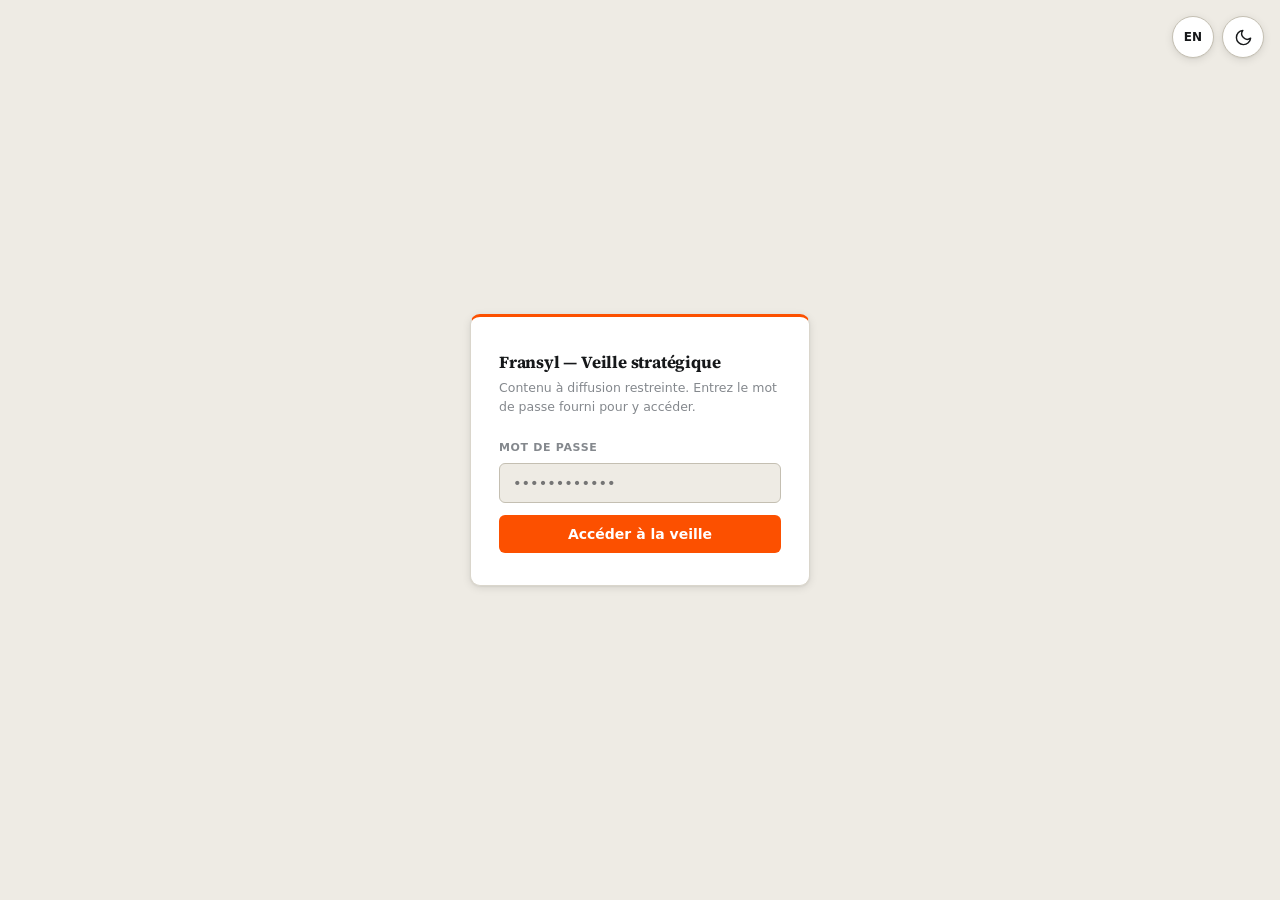
==== commit 07b7e8d3: "Ajoute une option de langue anglaise sur le site public Les collègues anglophones peuvent désormais " ====
--- a/index.html
+++ b/index.html
@@ -9,6 +9,8 @@
 <link href="https://fonts.googleapis.com/css2?family=Source+Serif+4:opsz,wght@8..60,600;8..60,700&display=swap" rel="stylesheet">
 <link rel="stylesheet" href="/styles.css">
 <script src="/theme.js"></script>
+<script src="/lang.js"></script>
+<script src="/i18n.js"></script>
 </head>
 <body class="page-home">
 
@@ -36,39 +38,32 @@
   <svg class="icon icon-sun"><use href="#icon-sun"/></svg>
   <svg class="icon icon-moon"><use href="#icon-moon"/></svg>
 </button>
+<button class="lang-toggle" id="lang-toggle" onclick="toggleLang()" aria-label="Switch to English" title="FR / EN">EN</button>
 
 <div class="gate">
   <div class="gate-card">
-    <div class="gate-brand">Fransyl — Veille stratégique</div>
-    <div class="gate-sub">Contenu à diffusion restreinte. Entrez le mot de passe fourni pour y accéder.</div>
-    <label class="gate-label" for="gate-pw">Mot de passe</label>
-    <input class="gate-input" type="password" id="gate-pw" autocomplete="off" placeholder="••••••••••••">
-    <button class="gate-btn" onclick="tryUnlock()">Accéder à la veille</button>
-    <div class="gate-error" id="gate-error">Mot de passe incorrect.</div>
+    <div class="gate-brand" data-i18n="gateBrand">Fransyl — Veille stratégique</div>
+    <div class="gate-sub" data-i18n="gateSub">Contenu à diffusion restreinte. Entrez le mot de passe fourni pour y accéder.</div>
+    <label class="gate-label" for="gate-pw" data-i18n="gateLabel">Mot de passe</label>
+    <input class="gate-input" type="password" id="gate-pw" autocomplete="off" placeholder="••••••••••••" data-i18n-attr="placeholder:gatePlaceholder">
+    <button class="gate-btn" onclick="tryUnlock()" data-i18n="gateBtn">Accéder à la veille</button>
+    <div class="gate-error" id="gate-error" data-i18n="gateError">Mot de passe incorrect.</div>
   </div>
 </div>
 
 <div class="site">
 <div class="wrap">
-  <h1>Groupe Fransyl</h1>
-  <div class="sub">Veille stratégique — éditions mensuelles</div>
+  <h1 data-i18n="homeH1">Groupe Fransyl</h1>
+  <div class="sub" data-i18n="homeSub">Veille stratégique — éditions mensuelles</div>
 
   <div class="util-nav">
-    <a class="nav-chip" href="/methodologie/"><svg class="icon"><use href="#icon-doc"/></svg>Méthodologie &amp; sources</a>
-    <a class="nav-chip" href="/suggestion/"><svg class="icon"><use href="#icon-bulb"/></svg>Proposer un ajout</a>
+    <a class="nav-chip" href="/methodologie/"><svg class="icon"><use href="#icon-doc"/></svg><span data-i18n="methodologie">Méthodologie &amp; sources</span></a>
+    <a class="nav-chip" href="/suggestion/"><svg class="icon"><use href="#icon-bulb"/></svg><span data-i18n="suggestion">Proposer un ajout</span></a>
   </div>
 
-  <a class="edition" href="/2026-08/">
-    <div class="title">Édition d'août 2026</div>
-    <div class="meta">Contenu couvrant juillet 2026 — 13 signaux</div>
-  </a>
+  <div id="editions"></div>
 
-  <a class="edition" href="/2026-07/">
-    <div class="title">Édition de juillet 2026</div>
-    <div class="meta">Contenu couvrant juin 2026 — 10 signaux</div>
-  </a>
-
-  <footer>Diffusion restreinte — usage interne uniquement.</footer>
+  <footer data-i18n="footer">Diffusion restreinte — usage interne uniquement.</footer>
 </div>
 </div>
 
@@ -108,6 +103,29 @@
 if(localStorage.getItem(GATE_KEY) === '1'){
   unlock();
 }
+
+/* ---------- ÉDITIONS (bilingue) ---------- */
+let curLang = (localStorage.getItem('fransyl_veille_lang') === 'en') ? 'en' : 'fr';
+const t = v => (v && typeof v === 'object') ? (v[curLang] || v.fr) : v;
+
+const EDITIONS = [
+  {slug:"2026-08", title:{fr:"Édition d'août 2026", en:"August 2026 edition"}, meta:{fr:"Contenu couvrant juillet 2026 — 13 signaux", en:"Content covering July 2026 — 13 signals"}},
+  {slug:"2026-07", title:{fr:"Édition de juillet 2026", en:"July 2026 edition"}, meta:{fr:"Contenu couvrant juin 2026 — 10 signaux", en:"Content covering June 2026 — 10 signals"}}
+];
+
+function renderEditions(){
+  document.getElementById('editions').innerHTML = EDITIONS.map(e =>
+    '<a class="edition" href="/'+e.slug+'/">'
+    + '<div class="title">'+t(e.title)+'</div>'
+    + '<div class="meta">'+t(e.meta)+'</div>'
+    + '</a>').join('');
+}
+window.onLangChange = function(next){
+  curLang = next;
+  if(typeof applyI18n === 'function') applyI18n();
+  renderEditions();
+};
+renderEditions();
 </script>
 </body>
 </html>
--- a/styles.css
+++ b/styles.css
@@ -100,6 +100,14 @@
 .theme-toggle.is-dark .icon-sun{ display:block; }
 .theme-toggle.is-dark .icon-moon{ display:none; }
 
+/* ---------- TOGGLE LANGUE ---------- */
+.lang-toggle{ position:fixed; top:16px; right:66px; z-index:60; width:42px; height:42px; border-radius:50%; border:1.5px solid var(--line-strong); background:var(--surface2); color:var(--ink); font-family:var(--font); font-weight:800; font-size:12px; letter-spacing:0.02em; cursor:pointer; display:flex; align-items:center; justify-content:center; box-shadow:var(--elev-2); }
+.lang-toggle:hover{ border-color:var(--accent); color:var(--accent); transform:scale(1.05); }
+
+/* ---------- BASCULE DE LANGUE PAR BLOCS (pages statiques : méthodologie, suggestion) ---------- */
+:root:not([data-lang="en"]) .lang-en{ display:none; }
+[data-lang="en"] .lang-fr{ display:none; }
+
 /* ---------- LIENS SECONDAIRES (nav-chip : unifie util-nav / rail-links) ---------- */
 .util-nav{ display:flex; flex-wrap:wrap; gap:10px; margin:18px 0 36px; }
 .rail-links{ padding:16px 22px 18px; display:flex; flex-direction:column; gap:8px; }
@@ -149,18 +157,25 @@
 .bc-h.risk{ color:var(--risk); }
 
 .watch-grid{ display:grid; grid-template-columns:1fr 1fr; gap:0 24px; }
-.watch-item{ padding:8px 0; border-top:1px solid var(--line); font-size:var(--fs-body); line-height:1.5; }
+.watch-item{ padding:10px 0; border-top:1px solid var(--line); font-size:var(--fs-body); line-height:1.65; }
 .watch-item:nth-child(-n+2){ border-top:none; padding-top:0; }
-.watch-item b{ display:block; color:var(--ink); font-weight:600; margin-bottom:2px; }
-.watch-item span{ color:var(--ink-mute); }
+/* Badge de catégorie — rectangle discret (pas une pilule), majuscules, pour
+   segmenter la sous-catégorie d'un coup d'œil sans réintroduire l'effet "bouton". */
+.watch-item b{ display:inline-block; background:var(--paper); color:var(--ink-mute); font-weight:700; font-size:10.5px; letter-spacing:0.05em; text-transform:uppercase; padding:2px 8px; border-radius:var(--radius-sm); margin-bottom:6px; }
+.watch-item span{ display:block; color:var(--ink-mute); }
 
 .briefing-oprisk{ display:grid; grid-template-columns:1fr 1fr; }
 .briefing-col{ padding:18px 22px; border-left:1px solid var(--line); }
 .briefing-col:first-child{ border-left:none; }
-
-/* Filet gauche coloré plutôt qu'un fond teinté plein ("boîte d'alerte") — garde le
-   code couleur sémantique (opportunité/risque) sans l'effet dashboard générique. */
-.op-text, .risk-text{ font-size:var(--fs-small); line-height:1.55; color:var(--ink-mute); padding:1px 0 1px 12px; border-left:2px solid; margin-bottom:10px; }
+/* Aplat très pâle sur toute la colonne (pas par ligne) — identifie la colonne de
+   loin pour un scan rapide ; distinct de l'ancien pattern "boîte d'alerte par
+   item" retiré précédemment, qui répétait un fond coloré à chaque ligne. */
+.briefing-col.opp{ background:var(--opp-bg); }
+.briefing-col.risk{ background:var(--risk-bg); }
+
+/* Filet gauche coloré en plus de l'aplat de colonne — distingue chaque item à
+   l'intérieur de la colonne déjà identifiée par sa teinte. */
+.op-text, .risk-text{ font-size:var(--fs-small); line-height:1.65; color:var(--ink-mute); padding:1px 0 1px 12px; border-left:2px solid; margin-bottom:10px; }
 .op-text:last-child, .risk-text:last-child{ margin-bottom:0; }
 .op-text{ border-left-color:var(--opp); }
 .risk-text{ border-left-color:var(--risk); }
@@ -205,8 +220,10 @@
 
 .empty{ padding:60px 0; text-align:center; color:var(--ink-faint); font-size:var(--fs-body); }
 
-/* ---------- SIDE (rapports & études / événements — liste de lecture, pas des cartes) ---------- */
-.side{ width:clamp(280px, 26vw, 400px); flex-shrink:0; background:var(--surface); border:1px solid var(--line); border-radius:var(--radius-md); box-shadow:var(--elev-0); padding:22px 20px 26px; }
+/* ---------- SIDE (rapports & études / événements — liste de lecture, pas des
+   cartes). Deux panneaux côte à côte, chacun resserré (pas de chrome de carte
+   par entrée) pour laisser la priorité de largeur au feed principal (.content). ---------- */
+.side{ width:clamp(230px, 17vw, 280px); flex-shrink:0; background:var(--surface); border:1px solid var(--line); border-radius:var(--radius-md); box-shadow:var(--elev-0); padding:20px 18px 24px; }
 .side-title{ font-size:13.5px; font-weight:800; color:var(--ink); letter-spacing:-0.1px; margin-bottom:6px; }
 .side-geo-label{ font-size:var(--fs-micro); font-weight:700; letter-spacing:0.06em; text-transform:uppercase; color:var(--ink-faint); margin:20px 0 10px; }
 .side-geo-label:first-of-type{ margin-top:18px; }
@@ -214,18 +231,32 @@
 /* Pas de bordure/ombre de carte ici — un simple filet horizontal entre entrées,
    façon liste de lecture/citations plutôt que pile de mini-cartes. */
 .report-card, .event-card{ padding:13px 0; border-top:1px solid var(--line); }
-.report-meta, .event-meta{ display:flex; align-items:baseline; justify-content:space-between; gap:8px; margin-bottom:7px; flex-wrap:wrap; }
+
+/* Rapports : nom / émetteur / résumé déjà sur des lignes séparées — ajoute un
+   repère visuel minimaliste (tiret) devant la conclusion plutôt qu'un chrome. */
+.report-meta{ display:flex; align-items:baseline; justify-content:space-between; gap:8px; margin-bottom:7px; flex-wrap:wrap; }
 .report-org{ font-size:var(--fs-micro); font-weight:700; color:var(--blue); }
-.event-org{ font-size:var(--fs-micro); font-weight:700; color:var(--axis3); }
-.report-country, .event-date{ font-size:10.5px; color:var(--ink-faint); white-space:nowrap; }
-.report-freq, .event-freq{ font-size:10px; color:var(--ink-faint); font-style:italic; margin-bottom:6px; }
-.report-title, .event-title{ font-size:var(--fs-small); font-weight:700; color:var(--ink); line-height:1.35; margin-bottom:6px; }
-.report-summary, .event-summary{ font-size:11.5px; color:var(--ink-mute); line-height:1.5; margin-bottom:8px; }
-.report-insight{ border-left:2px solid var(--accent); padding-left:9px; font-size:var(--fs-micro); color:var(--ink); line-height:1.5; margin-bottom:8px; }
+.report-country{ font-size:10.5px; color:var(--ink-faint); white-space:nowrap; }
+.report-freq{ font-size:10px; color:var(--ink-faint); font-style:italic; margin-bottom:6px; }
+.report-title{ font-size:var(--fs-small); font-weight:700; color:var(--ink); line-height:1.35; margin-bottom:6px; }
+.report-summary{ font-size:11.5px; color:var(--ink-mute); line-height:1.55; margin-bottom:8px; padding-left:12px; position:relative; }
+.report-summary::before{ content:"—"; position:absolute; left:0; color:var(--ink-faint); }
+.report-insight{ border-left:2px solid var(--accent); padding-left:9px; font-size:var(--fs-micro); color:var(--ink); line-height:1.55; margin-bottom:8px; }
 .report-insight b{ color:var(--accent); font-weight:700; }
-.report-src, .event-src{ font-size:10.5px; }
-.report-src a, .event-src a{ color:var(--ink-faint); text-decoration:none; border-bottom:1px solid var(--line-strong); display:inline-flex; align-items:center; }
+.report-src{ font-size:10.5px; }
+.report-src a{ color:var(--ink-faint); text-decoration:none; border-bottom:1px solid var(--line-strong); display:inline-flex; align-items:center; }
 .report-src a:hover{ color:var(--accent); border-color:var(--accent); }
+
+/* Événements : format "fiche" — date isolée en premier, puis titre, puis
+   organisation/fréquence, puis résumé. Structure réordonnée dans eventCard(). */
+.event-date{ display:block; font-size:11px; font-weight:700; color:var(--ink-mute); letter-spacing:0.02em; margin-bottom:5px; }
+.event-title{ font-size:var(--fs-small); font-weight:700; color:var(--ink); line-height:1.35; margin-bottom:4px; }
+.event-meta{ display:flex; align-items:baseline; gap:8px; margin-bottom:6px; flex-wrap:wrap; }
+.event-org{ font-size:10.5px; font-weight:700; color:var(--axis3); }
+.event-freq{ font-size:10px; color:var(--ink-faint); font-style:italic; }
+.event-summary{ font-size:11.5px; color:var(--ink-mute); line-height:1.55; margin-bottom:8px; }
+.event-src{ font-size:10.5px; }
+.event-src a{ color:var(--ink-faint); text-decoration:none; border-bottom:1px solid var(--line-strong); display:inline-flex; align-items:center; }
 .event-src a:hover{ color:var(--axis3); border-color:var(--axis3); }
 .events-empty{ font-size:var(--fs-small); color:var(--ink-faint); font-style:italic; padding:4px 0; }
 
@@ -272,7 +303,7 @@
 .tb-period{ font-size:13px; color:var(--ink-mute); margin-top:8px; }
 
 .content-row{ display:flex; align-items:flex-start; gap:32px; padding:26px 40px 44px; }
-.content{ max-width:760px; flex:1 1 auto; min-width:0; }
+.content{ max-width:900px; flex:1 1 auto; min-width:0; }
 
 /* ---------- MÉTHODOLOGIE ---------- */
 .wrap{ max-width:640px; margin:0 auto; padding:60px 24px; }
